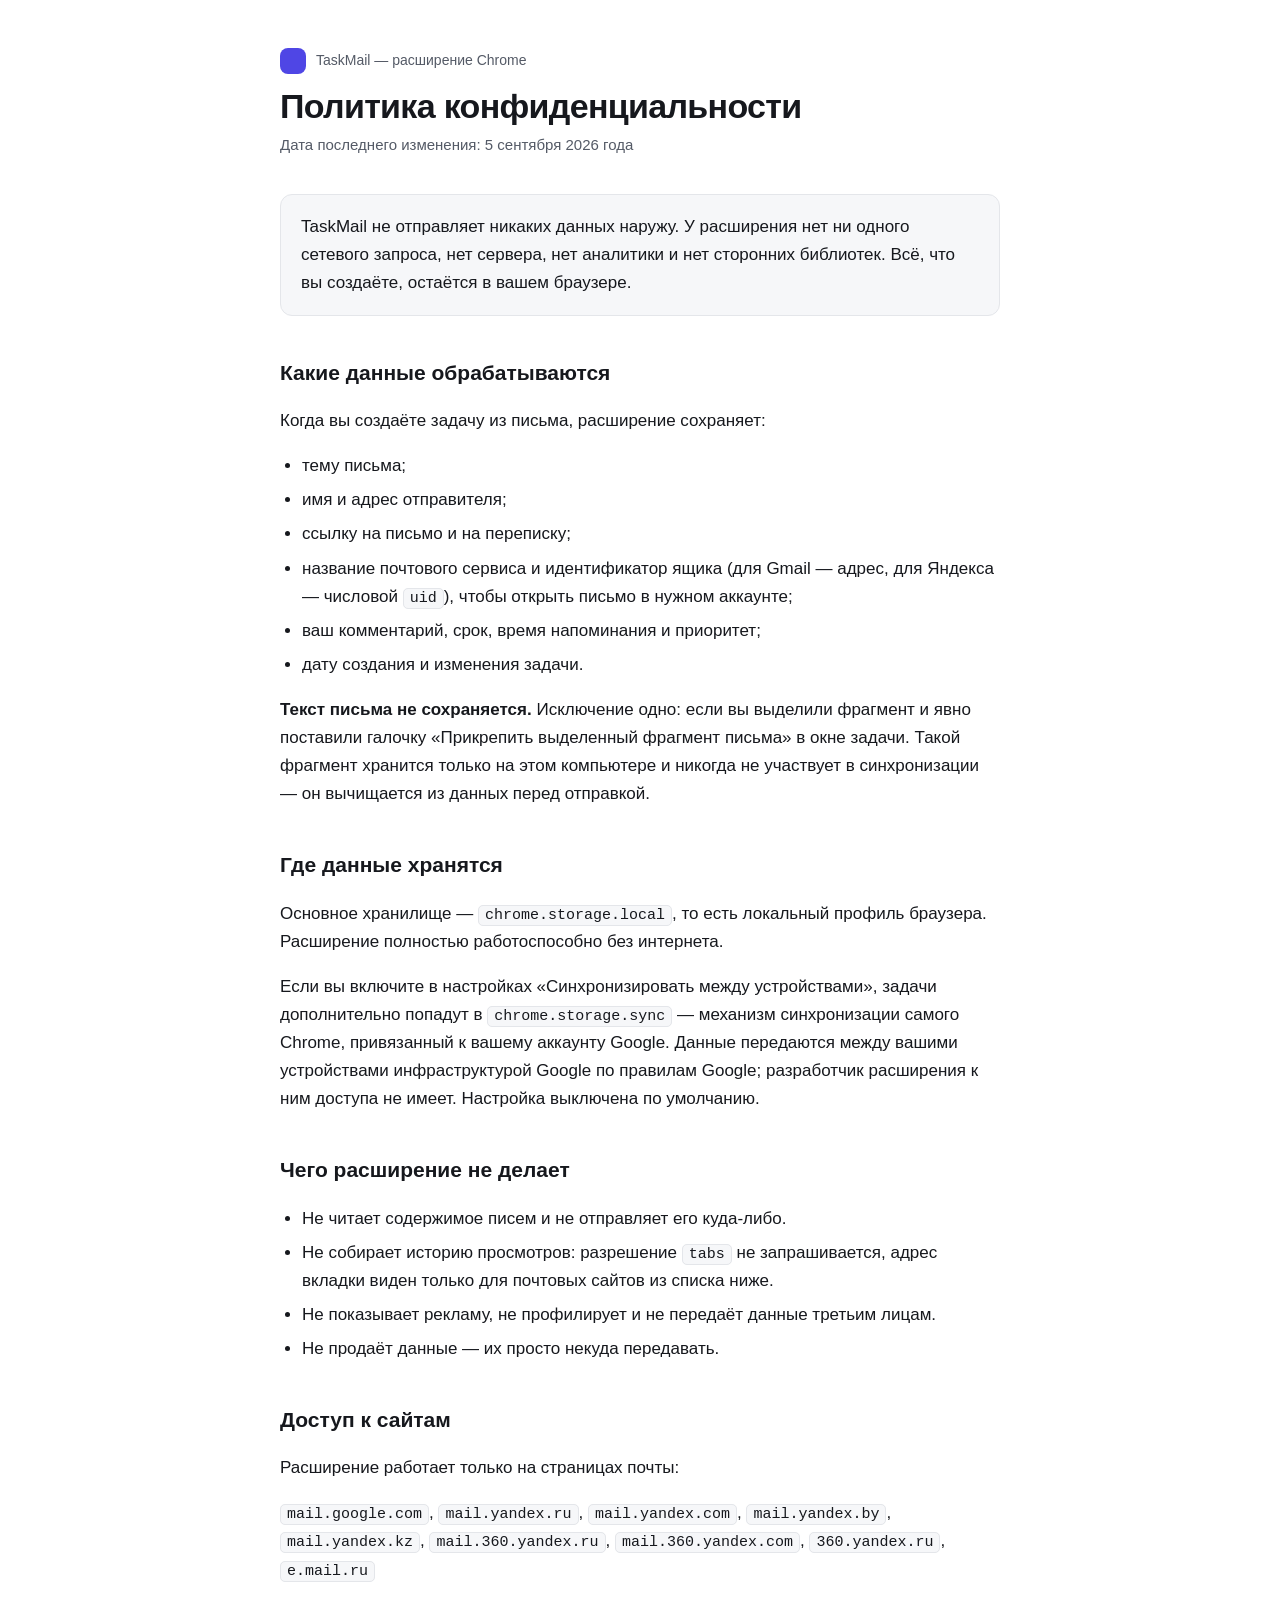
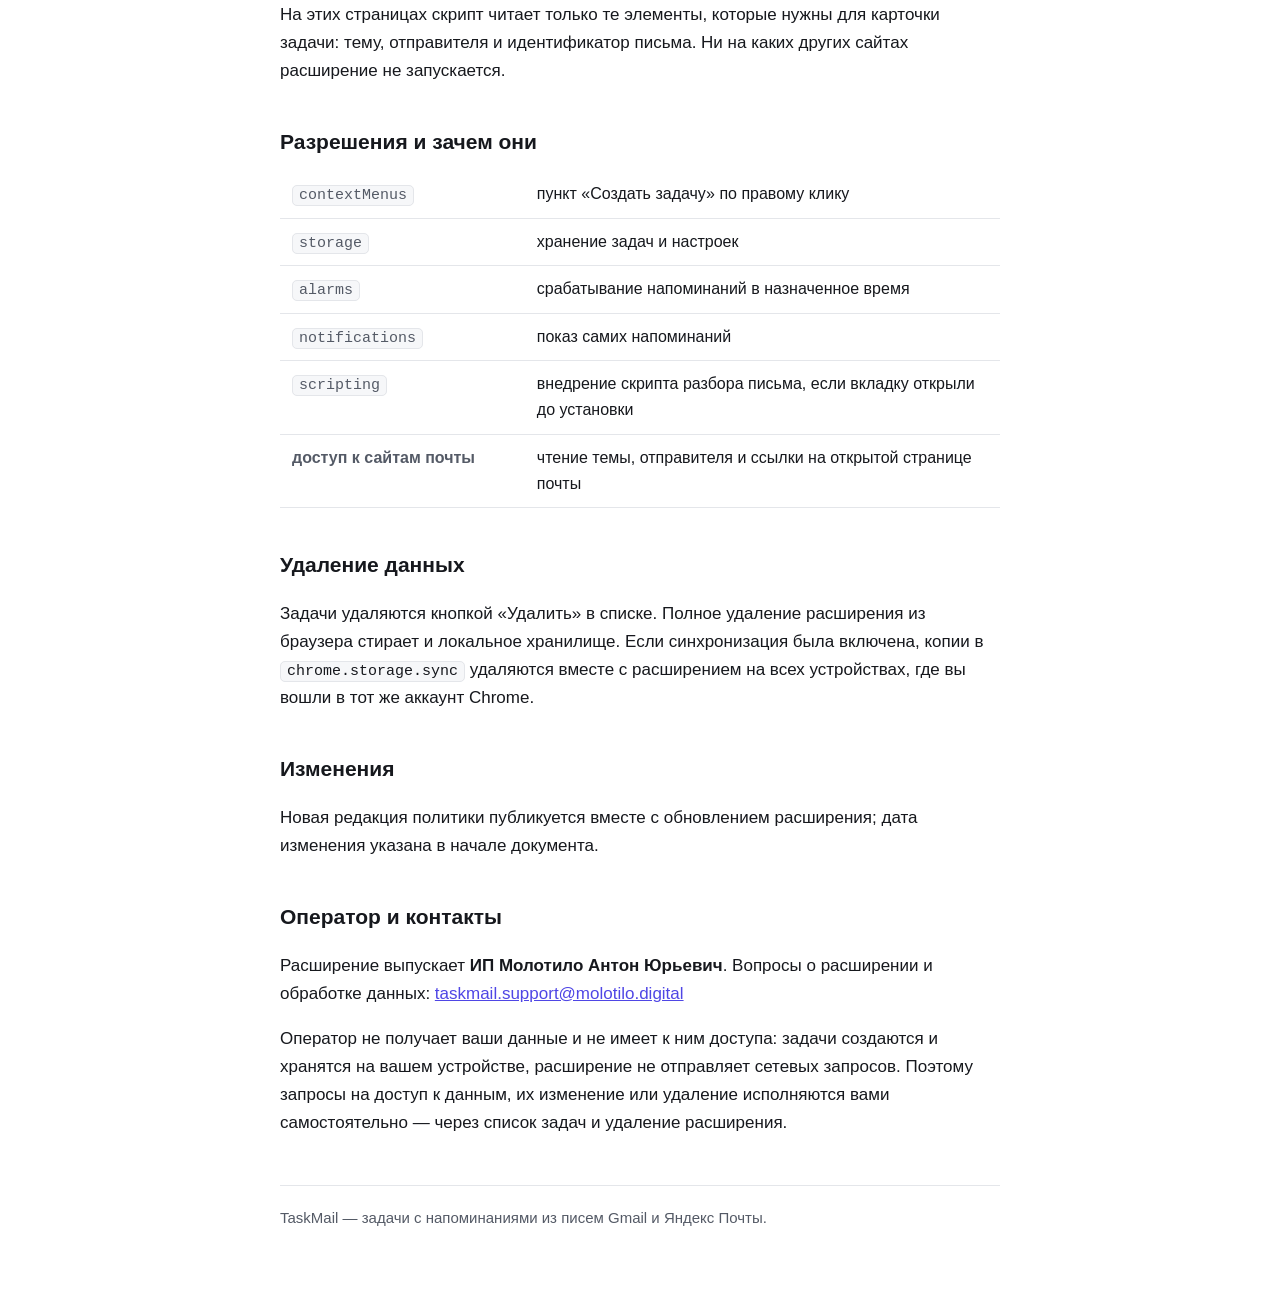
==== docs/privacy.html @ 08b58910 "Реквизиты, контакт и страницы для GitHub Pages Вписан контактный адрес taskmail.support@molotilo.dig" ====
<!doctype html>
<html lang="ru">
<head>
  <meta charset="utf-8">
  <meta name="viewport" content="width=device-width, initial-scale=1">
  <title>Политика конфиденциальности — TaskMail</title>
  <meta name="description" content="TaskMail не отправляет данные наружу: задачи из писем хранятся в браузере пользователя.">
  <style>
    :root {
      color-scheme: light dark;
      --bg: #ffffff;
      --surface: #f6f7f9;
      --line: #e4e6ea;
      --text: #16181d;
      --muted: #545a66;
      --accent: #4f46e5;
    }

    @media (prefers-color-scheme: dark) {
      :root {
        --bg: #16181c;
        --surface: #1f2228;
        --line: #2e333b;
        --text: #e8eaee;
        --muted: #b3b9c4;
        --accent: #7c7cff;
      }
    }

    * { box-sizing: border-box; }

    body {
      margin: 0;
      padding: 48px 20px 80px;
      font: 17px/1.65 -apple-system, "Segoe UI", Roboto, Arial, sans-serif;
      color: var(--text);
      background: var(--bg);
    }

    main { max-width: 720px; margin: 0 auto; }

    .badge {
      display: inline-flex;
      align-items: center;
      gap: 10px;
      font-size: 14px;
      color: var(--muted);
      margin-bottom: 12px;
    }

    .badge i {
      width: 26px;
      height: 26px;
      border-radius: 8px;
      background: var(--accent);
      display: inline-block;
    }

    h1 { font-size: 34px; line-height: 1.2; margin: 0 0 6px; letter-spacing: -0.02em; }
    h2 { font-size: 21px; margin: 40px 0 12px; }
    p, li { color: var(--text); }
    .date { color: var(--muted); font-size: 15px; margin: 0 0 36px; }

    .lead {
      background: var(--surface);
      border: 1px solid var(--line);
      border-radius: 12px;
      padding: 18px 20px;
      margin: 0 0 8px;
    }

    table { border-collapse: collapse; width: 100%; margin: 12px 0; font-size: 16px; }
    th, td { text-align: left; padding: 10px 12px; border-bottom: 1px solid var(--line); vertical-align: top; }
    th { color: var(--muted); font-weight: 600; width: 34%; }

    code {
      font: 15px/1.4 ui-monospace, "Cascadia Mono", Consolas, monospace;
      background: var(--surface);
      border: 1px solid var(--line);
      border-radius: 5px;
      padding: 1px 6px;
    }

    a { color: var(--accent); }
    ul { padding-left: 22px; }
    li { margin: 6px 0; }

    footer {
      margin-top: 48px;
      padding-top: 20px;
      border-top: 1px solid var(--line);
      color: var(--muted);
      font-size: 15px;
    }
  </style>
</head>
<body>
  <main>
    <div class="badge"><i></i> TaskMail — расширение Chrome</div>
    <h1>Политика конфиденциальности</h1>
    <p class="date">Дата последнего изменения: 5 сентября 2026 года</p>

    <p class="lead">
      TaskMail не отправляет никаких данных наружу. У расширения нет ни одного сетевого
      запроса, нет сервера, нет аналитики и нет сторонних библиотек. Всё, что вы создаёте,
      остаётся в вашем браузере.
    </p>

    <h2>Какие данные обрабатываются</h2>
    <p>Когда вы создаёте задачу из письма, расширение сохраняет:</p>
    <ul>
      <li>тему письма;</li>
      <li>имя и адрес отправителя;</li>
      <li>ссылку на письмо и на переписку;</li>
      <li>название почтового сервиса и идентификатор ящика (для Gmail — адрес,
        для Яндекса — числовой <code>uid</code>), чтобы открыть письмо в нужном аккаунте;</li>
      <li>ваш комментарий, срок, время напоминания и приоритет;</li>
      <li>дату создания и изменения задачи.</li>
    </ul>
    <p>
      <strong>Текст письма не сохраняется.</strong> Исключение одно: если вы выделили
      фрагмент и явно поставили галочку «Прикрепить выделенный фрагмент письма» в окне
      задачи. Такой фрагмент хранится только на этом компьютере и никогда не участвует в
      синхронизации — он вычищается из данных перед отправкой.
    </p>

    <h2>Где данные хранятся</h2>
    <p>
      Основное хранилище — <code>chrome.storage.local</code>, то есть локальный профиль
      браузера. Расширение полностью работоспособно без интернета.
    </p>
    <p>
      Если вы включите в настройках «Синхронизировать между устройствами», задачи
      дополнительно попадут в <code>chrome.storage.sync</code> — механизм синхронизации
      самого Chrome, привязанный к вашему аккаунту Google. Данные передаются между вашими
      устройствами инфраструктурой Google по правилам Google; разработчик расширения к ним
      доступа не имеет. Настройка выключена по умолчанию.
    </p>

    <h2>Чего расширение не делает</h2>
    <ul>
      <li>Не читает содержимое писем и не отправляет его куда-либо.</li>
      <li>Не собирает историю просмотров: разрешение <code>tabs</code> не запрашивается,
        адрес вкладки виден только для почтовых сайтов из списка ниже.</li>
      <li>Не показывает рекламу, не профилирует и не передаёт данные третьим лицам.</li>
      <li>Не продаёт данные — их просто некуда передавать.</li>
    </ul>

    <h2>Доступ к сайтам</h2>
    <p>Расширение работает только на страницах почты:</p>
    <p>
      <code>mail.google.com</code>, <code>mail.yandex.ru</code>, <code>mail.yandex.com</code>,
      <code>mail.yandex.by</code>, <code>mail.yandex.kz</code>, <code>mail.360.yandex.ru</code>,
      <code>mail.360.yandex.com</code>, <code>360.yandex.ru</code>, <code>e.mail.ru</code>
    </p>
    <p>
      На этих страницах скрипт читает только те элементы, которые нужны для карточки задачи:
      тему, отправителя и идентификатор письма. Ни на каких других сайтах расширение
      не запускается.
    </p>

    <h2>Разрешения и зачем они</h2>
    <table>
      <tr><th><code>contextMenus</code></th><td>пункт «Создать задачу» по правому клику</td></tr>
      <tr><th><code>storage</code></th><td>хранение задач и настроек</td></tr>
      <tr><th><code>alarms</code></th><td>срабатывание напоминаний в назначенное время</td></tr>
      <tr><th><code>notifications</code></th><td>показ самих напоминаний</td></tr>
      <tr><th><code>scripting</code></th><td>внедрение скрипта разбора письма, если вкладку открыли до установки</td></tr>
      <tr><th>доступ к сайтам почты</th><td>чтение темы, отправителя и ссылки на открытой странице почты</td></tr>
    </table>

    <h2>Удаление данных</h2>
    <p>
      Задачи удаляются кнопкой «Удалить» в списке. Полное удаление расширения из браузера
      стирает и локальное хранилище. Если синхронизация была включена, копии в
      <code>chrome.storage.sync</code> удаляются вместе с расширением на всех устройствах,
      где вы вошли в тот же аккаунт Chrome.
    </p>

    <h2>Изменения</h2>
    <p>
      Новая редакция политики публикуется вместе с обновлением расширения; дата изменения
      указана в начале документа.
    </p>

    <h2>Оператор и контакты</h2>
    <p>
      Расширение выпускает <strong>ИП Молотило Антон Юрьевич</strong>.
      Вопросы о расширении и обработке данных:
      <a href="mailto:taskmail.support@molotilo.digital">taskmail.support@molotilo.digital</a>
    </p>
    <p>
      Оператор не получает ваши данные и не имеет к ним доступа: задачи создаются и хранятся
      на вашем устройстве, расширение не отправляет сетевых запросов. Поэтому запросы на
      доступ к данным, их изменение или удаление исполняются вами самостоятельно — через
      список задач и удаление расширения.
    </p>

    <footer>
      TaskMail — задачи с напоминаниями из писем Gmail и Яндекс Почты.
    </footer>
  </main>
</body>
</html>
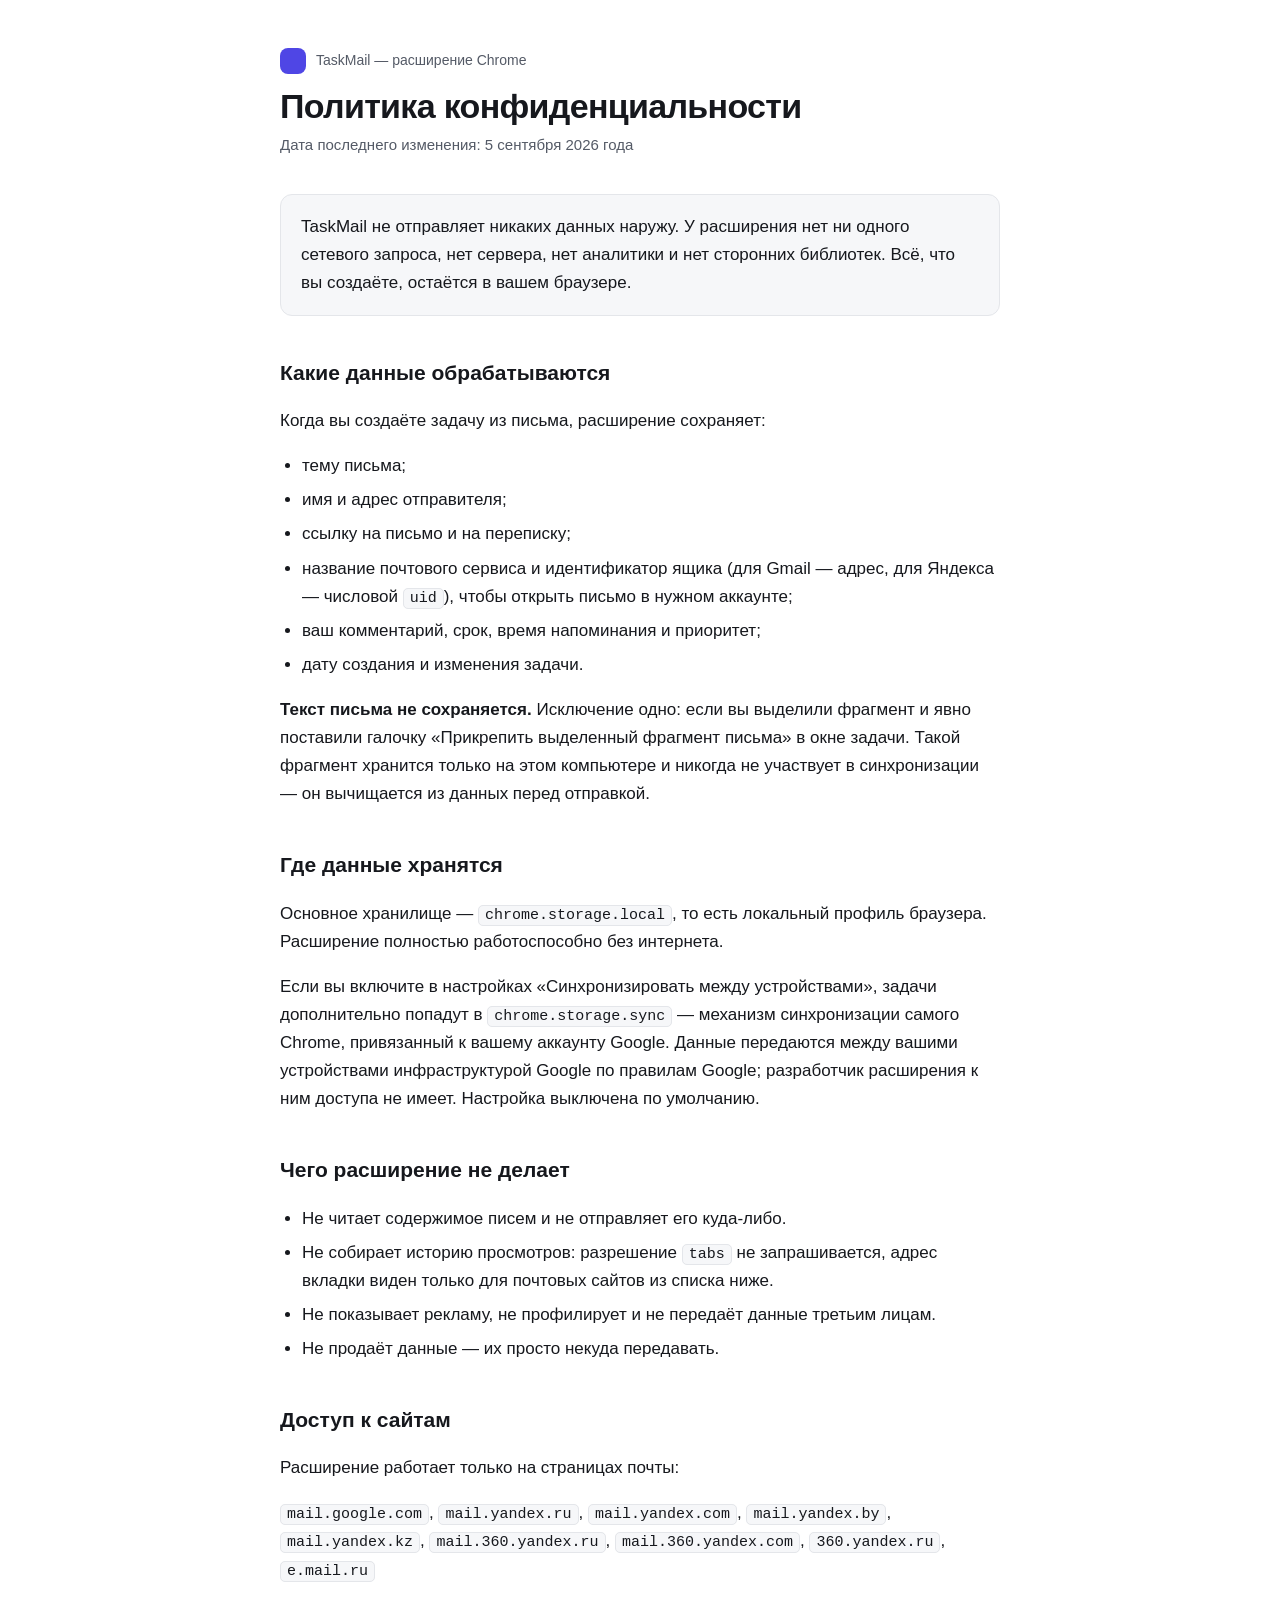
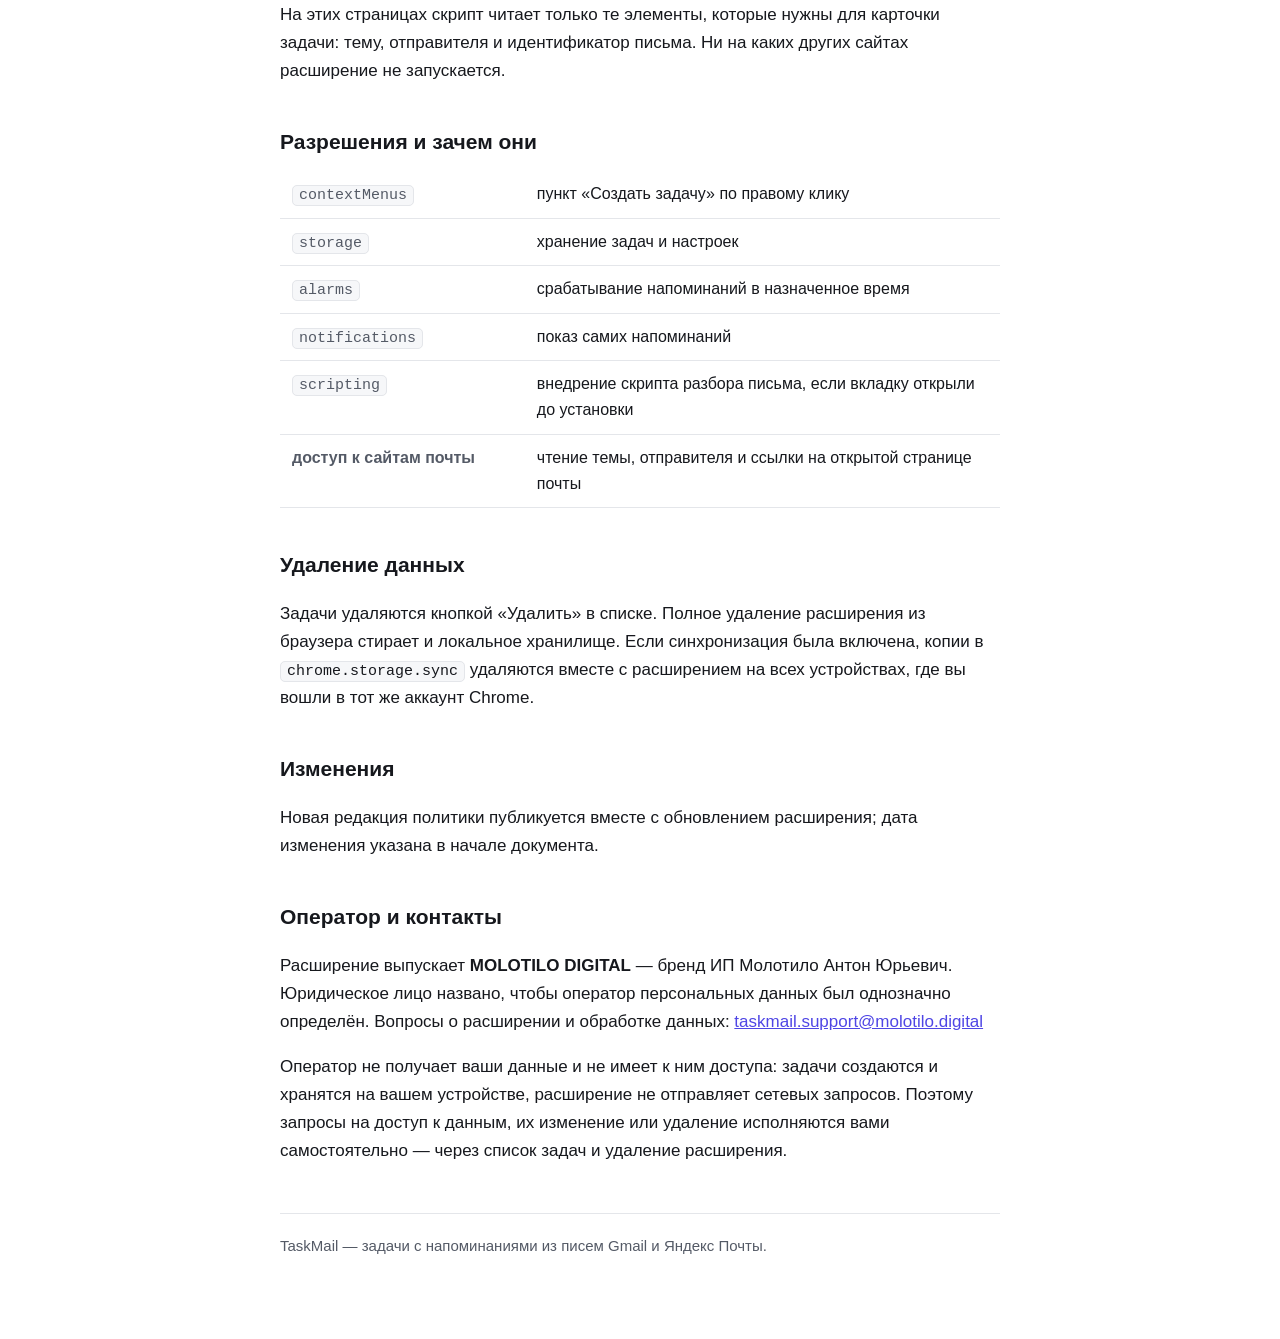
==== commit ace29824: "Бренд MOLOTILO DIGITAL в публичных материалах Издатель показывается как MOLOTILO DIGITAL — бренд ИП " ====
--- a/docs/privacy.html
+++ b/docs/privacy.html
@@ -185,7 +185,9 @@
 
     <h2>Оператор и контакты</h2>
     <p>
-      Расширение выпускает <strong>ИП Молотило Антон Юрьевич</strong>.
+      Расширение выпускает <strong>MOLOTILO DIGITAL</strong> — бренд
+      ИП Молотило Антон Юрьевич. Юридическое лицо названо, чтобы оператор персональных
+      данных был однозначно определён.
       Вопросы о расширении и обработке данных:
       <a href="mailto:taskmail.support@molotilo.digital">taskmail.support@molotilo.digital</a>
     </p>
